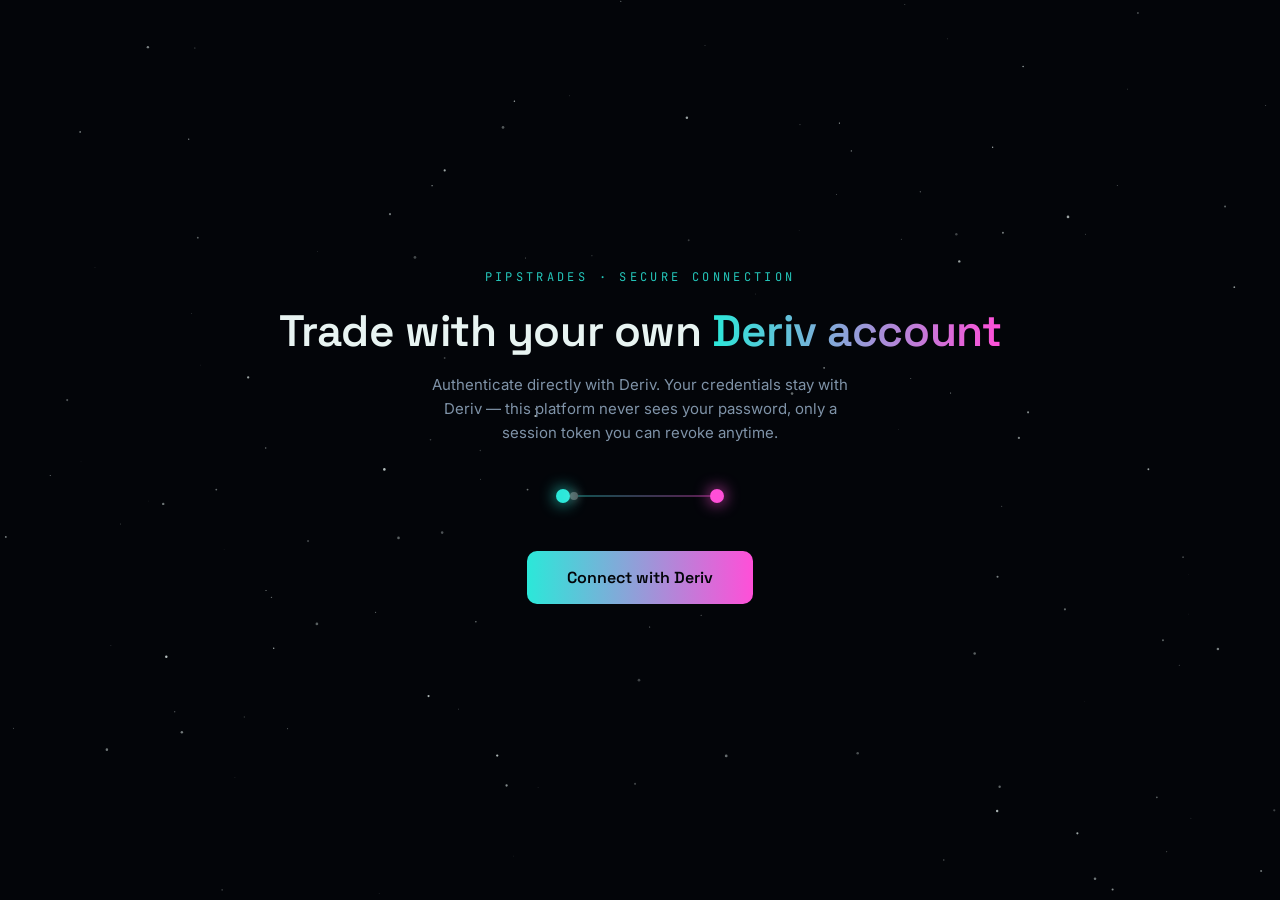
==== dashboard.html @ 02d7f3b8 "Redesign account as dropdown, remove redudant demo/real text" ====
<!DOCTYPE html>
<html lang="en">
<head>
<meta charset="UTF-8" />
<meta name="viewport" content="width=device-width, initial-scale=1.0" />
<title>pipstrades — Dashboard</title>
<style>
  :root {
    --void-deep: #030509;
    --panel: #0d1424;
    --panel-border: #1c2740;
    --cyan: #2be8d9;
    --magenta: #ff4fd8;
    --text: #e8f4f2;
    --text-dim: #7f93a8;
  }

  * { box-sizing: border-box; }

  html, body {
    margin: 0;
    min-height: 100%;
    background: var(--void-deep);
    font-family: 'Inter', -apple-system, sans-serif;
    color: var(--text);
  }

  header {
    display: flex;
    align-items: center;
    justify-content: space-between;
    padding: 20px 28px;
    border-bottom: 1px solid var(--panel-border);
  }

  .brand {
    font-family: 'Space Grotesk', sans-serif;
    font-weight: 600;
    font-size: 18px;
    letter-spacing: -0.01em;
  }

  .status-pill {
    display: flex;
    align-items: center;
    gap: 8px;
    font-family: 'JetBrains Mono', monospace;
    font-size: 12px;
    color: var(--text-dim);
  }

  .dot {
    width: 8px;
    height: 8px;
    border-radius: 50%;
    background: var(--cyan);
    box-shadow: 0 0 8px var(--cyan);
  }

  button#logout {
    background: transparent;
    border: 1px solid var(--panel-border);
    color: var(--text-dim);
    font-family: 'Inter', sans-serif;
    font-size: 13px;
    padding: 8px 16px;
    border-radius: 8px;
    cursor: pointer;
    margin-left: 16px;
  }

  button#logout:hover {
    border-color: var(--cyan);
    color: var(--text);
  }

  main {
    max-width: 900px;
    margin: 0 auto;
    padding: 40px 24px 80px;
  }

  h1 {
    font-family: 'Space Grotesk', sans-serif;
    font-size: clamp(22px, 4vw, 30px);
    font-weight: 600;
    margin: 0 0 6px;
  }

  p.lead {
    color: var(--text-dim);
    font-size: 14px;
    margin: 0 0 36px;
  }

  .bot-grid {
    display: grid;
    grid-template-columns: repeat(auto-fit, minmax(240px, 1fr));
    gap: 16px;
  }

  .bot-card {
    background: var(--panel);
    border: 1px solid var(--panel-border);
    border-radius: 14px;
    padding: 22px;
    position: relative;
    overflow: hidden;
    transition: border-color 0.15s ease, transform 0.15s ease;
  }

  .bot-card.available {
    cursor: pointer;
  }

  .bot-card.available:hover {
    border-color: var(--cyan);
    transform: translateY(-2px);
  }

  .bot-card.locked {
    opacity: 0.5;
  }

  .bot-name {
    font-family: 'Space Grotesk', sans-serif;
    font-weight: 600;
    font-size: 16px;
    margin: 0 0 6px;
  }

  .bot-desc {
    font-size: 13px;
    color: var(--text-dim);
    margin: 0 0 16px;
    line-height: 1.5;
  }

  .bot-tag {
    display: inline-block;
    font-family: 'JetBrains Mono', monospace;
    font-size: 10px;
    letter-spacing: 0.08em;
    text-transform: uppercase;
    padding: 4px 10px;
    border-radius: 100px;
  }

  .bot-tag.ready {
    background: rgba(43, 232, 217, 0.12);
    color: var(--cyan);
  }

  .bot-tag.soon {
    background: rgba(127, 147, 168, 0.12);
    color: var(--text-dim);
  }

  .session-note {
    margin-top: 48px;
    padding: 18px 20px;
    background: var(--panel);
    border: 1px solid var(--panel-border);
    border-radius: 12px;
    font-size: 13px;
    color: var(--text-dim);
    line-height: 1.6;
  }

  .session-note code {
    font-family: 'JetBrains Mono', monospace;
    color: var(--cyan);
    font-size: 12px;
  }

  .account-switcher {
    position: relative;
    margin-left: 16px;
  }

  .switcher-trigger {
    display: flex;
    align-items: center;
    gap: 8px;
    background: var(--panel);
    border: 1px solid var(--panel-border);
    border-radius: 100px;
    padding: 6px 14px 6px 6px;
    cursor: pointer;
    transition: border-color 0.15s ease;
  }

  .switcher-trigger:hover {
    border-color: var(--cyan);
  }

  .switcher-icon {
    width: 22px;
    height: 22px;
    border-radius: 50%;
    display: flex;
    align-items: center;
    justify-content: center;
    font-family: 'JetBrains Mono', monospace;
    font-size: 11px;
    font-weight: 700;
    color: var(--void-deep);
    background: var(--cyan);
  }

  .switcher-icon.real {
    background: var(--magenta);
  }

  .switcher-label {
    font-family: 'JetBrains Mono', monospace;
    font-size: 12px;
    color: var(--text);
  }

  .switcher-chevron {
    font-size: 10px;
    color: var(--text-dim);
  }

  .switcher-dropdown {
    display: none;
    position: absolute;
    top: calc(100% + 8px);
    right: 0;
    min-width: 200px;
    background: var(--panel);
    border: 1px solid var(--panel-border);
    border-radius: 12px;
    padding: 6px;
    z-index: 10;
    box-shadow: 0 8px 24px rgba(0,0,0,0.4);
  }

  .switcher-dropdown.open {
    display: block;
  }

  .switcher-option {
    display: flex;
    align-items: center;
    gap: 10px;
    padding: 10px 10px;
    border-radius: 8px;
    cursor: pointer;
    transition: background 0.12s ease;
  }

  .switcher-option:hover {
    background: var(--void-deep);
  }

  .switcher-option-icon {
    width: 22px;
    height: 22px;
    border-radius: 50%;
    display: flex;
    align-items: center;
    justify-content: center;
    font-family: 'JetBrains Mono', monospace;
    font-size: 11px;
    font-weight: 700;
    color: var(--void-deep);
    flex-shrink: 0;
  }

  .switcher-option-icon.demo { background: var(--cyan); }
  .switcher-option-icon.real { background: var(--magenta); }

  .switcher-option-text {
    flex: 1;
    display: flex;
    flex-direction: column;
    gap: 1px;
  }

  .switcher-option-name {
    font-family: 'JetBrains Mono', monospace;
    font-size: 12px;
    color: var(--text);
  }

  .switcher-option-sub {
    font-family: 'JetBrains Mono', monospace;
    font-size: 10px;
    color: var(--text-dim);
  }

  .switcher-check {
    color: var(--cyan);
    font-size: 13px;
  }
</style>
</head>
<body>

<header>
  <div style="display: flex; align-items: center;">
    <div class="brand">pipstrades</div>
    <a href="/portfolio.html" style="font-family: 'JetBrains Mono', monospace; font-size: 13px; color: var(--text-dim); text-decoration: none; margin-left: 20px;">Portfolio →</a>
  </div>
  <div style="display: flex; align-items: center;">
    <div class="status-pill">
      <span class="dot"></span>
      <span id="statusText">Checking session…</span>
    </div>
    <span id="balanceText" style="font-family: 'JetBrains Mono', monospace; font-size: 13px; color: var(--cyan); margin-left: 16px;"></span>
    <div class="account-switcher">
      <button class="switcher-trigger" id="switcherTrigger">
        <span class="switcher-icon" id="switcherIcon">D</span>
        <span class="switcher-label" id="switcherLabel">Demo Account</span>
        <span class="switcher-chevron">▾</span>
      </button>
      <div class="switcher-dropdown" id="switcherDropdown">
        <div class="switcher-option" id="demoOption">
          <span class="switcher-option-icon demo">D</span>
          <span class="switcher-option-text">
            <span class="switcher-option-name">Demo Account</span>
            <span class="switcher-option-sub">Practice · USD</span>
          </span>
          <span class="switcher-check" id="demoCheck">✓</span>
        </div>
        <div class="switcher-option" id="realOption">
          <span class="switcher-option-icon real">R</span>
          <span class="switcher-option-text">
            <span class="switcher-option-name">Real Account</span>
            <span class="switcher-option-sub">Live · USD</span>
          </span>
          <span class="switcher-check" id="realCheck" style="visibility: hidden;">✓</span>
        </div>
      </div>
    </div>
    <button id="logout">Log out</button>
  </div>
</header>

<main>
  <h1>Choose a bot</h1>
  <p class="lead">Each bot trades a different contract type. Pick one to configure and start a session.</p>

  <div class="bot-grid">
    <a href="/overunder.html" class="bot-card available" style="text-decoration:none; color:inherit; display:block;">
      <span class="bot-tag ready">Ready</span>
      <h3 class="bot-name" style="margin-top: 14px;">Over/Under</h3>
      <p class="bot-desc">Digit frequency analysis with martingale staking and session stop-loss/take-profit.</p>
    </a>

    <a href="/evenodd.html" class="bot-card available" style="text-decoration:none; color:inherit; display:block;">
      <span class="bot-tag ready">Ready</span>
      <h3 class="bot-name" style="margin-top: 14px;">Even/Odd</h3>
      <p class="bot-desc">Four-digit pattern entry logic with martingale staking and session limits.</p>
    </a>

    <div class="bot-card locked">
      <span class="bot-tag soon">Coming soon</span>
      <h3 class="bot-name" style="margin-top: 14px;">Digit Matches</h3>
      <p class="bot-desc">Signal-based entries for Volatility 10 (1s) Index.</p>
    </div>
  </div>

  <div class="session-note">
    Over/Under and Even/Odd are live — click a card to start a session. Digit Matches
    is still being migrated onto the shared trading connection.
  </div>
</main>

<link rel="preconnect" href="https://fonts.googleapis.com">
<link href="https://fonts.googleapis.com/css2?family=Space+Grotesk:wght@500;600;700&family=Inter:wght@400;500&family=JetBrains+Mono:wght@400;500&display=swap" rel="stylesheet">

<script type="module">
  import { isAuthenticated, clearToken, getToken } from '/src/core/auth/tokenManager.js';
  import { connect, send, disconnect } from '/src/core/connection/wsClient.js';
  import { on } from '/src/core/state/eventBus.js';
  import { getAccountType, setAccountType } from '/src/core/state/accountPreference.js';

  const statusText = document.getElementById('statusText');
  const balanceText = document.getElementById('balanceText');
  const logoutBtn = document.getElementById('logout');

  const switcherTrigger = document.getElementById('switcherTrigger');
  const switcherDropdown = document.getElementById('switcherDropdown');
  const switcherIcon = document.getElementById('switcherIcon');
  const switcherLabel = document.getElementById('switcherLabel');
  const demoOption = document.getElementById('demoOption');
  const realOption = document.getElementById('realOption');
  const demoCheck = document.getElementById('demoCheck');
  const realCheck = document.getElementById('realCheck');

  if (!isAuthenticated()) {
    // No valid session — bounce back to login.
    window.location.href = '/';
  } else {
    statusText.textContent = 'Connected to Deriv';
    refreshSwitcherUI();
    startTradingConnection();
  }

  async function startTradingConnection() {
    try {
      const token = getToken();
      await connect(token, getAccountType());
      statusText.textContent = 'Connected · Live';
      send({ balance: 1, subscribe: 1 });
    } catch (err) {
      console.error('Trading connection failed:', err);
      statusText.textContent = 'Connected to Deriv (trading link failed)';
    }
  }

  function refreshSwitcherUI() {
    const current = getAccountType();
    const isReal = current === 'real';
    switcherIcon.textContent = isReal ? 'R' : 'D';
    switcherIcon.classList.toggle('real', isReal);
    switcherLabel.textContent = isReal ? 'Real Account' : 'Demo Account';
    demoCheck.style.visibility = isReal ? 'hidden' : 'visible';
    realCheck.style.visibility = isReal ? 'visible' : 'hidden';
  }

  switcherTrigger.addEventListener('click', () => {
    switcherDropdown.classList.toggle('open');
  });

  document.addEventListener('click', (e) => {
    if (!e.target.closest('.account-switcher')) {
      switcherDropdown.classList.remove('open');
    }
  });

  function switchAccount(type) {
    if (getAccountType() === type) {
      switcherDropdown.classList.remove('open');
      return;
    }
    if (type === 'real') {
      const confirmed = window.confirm(
        'Switch to your REAL account?\n\n' +
        'Bots will place trades using real money. Make sure your stake, ' +
        'stop-loss, and take-profit settings are exactly what you want ' +
        'before starting any bot on Real.'
      );
      if (!confirmed) return;
    }
    setAccountType(type);
    refreshSwitcherUI();
    switcherDropdown.classList.remove('open');
    disconnect();
    balanceText.textContent = '';
    startTradingConnection();
  }

  demoOption.addEventListener('click', () => switchAccount('demo'));
  realOption.addEventListener('click', () => switchAccount('real'));

  on('balance', (balance) => {
    balanceText.textContent = `${balance.balance} ${balance.currency}`;
  });

  on('connection:error', (err) => {
    console.error('WebSocket error:', err);
  });

  logoutBtn.addEventListener('click', () => {
    disconnect();
    clearToken();
    window.location.href = '/';
  });
</script>

</body>
</html>
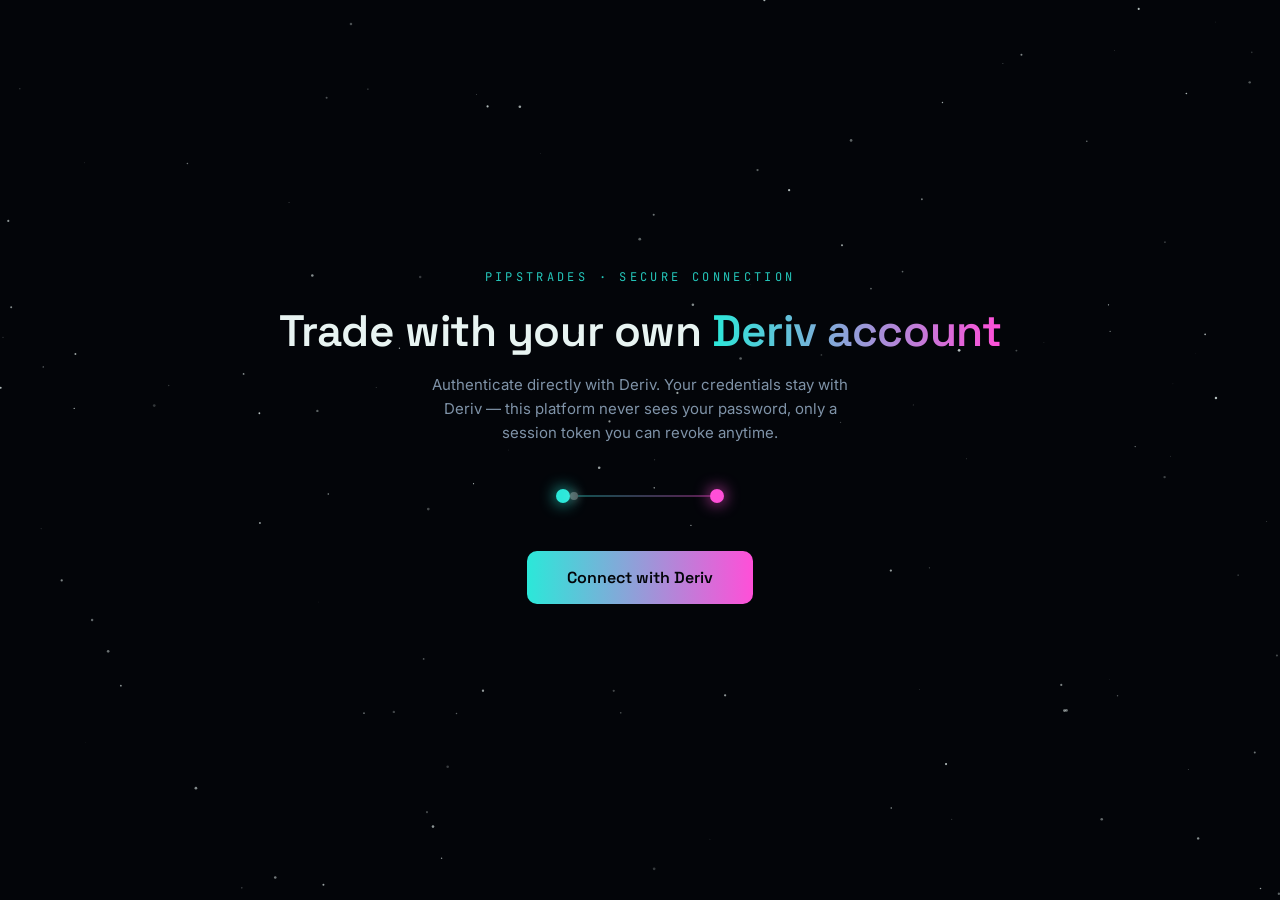
==== commit e374787c: "Add Rise/Fall bot" ====
--- a/dashboard.html
+++ b/dashboard.html
@@ -356,11 +356,11 @@
       <p class="bot-desc">Four-digit pattern entry logic with martingale staking and session limits.</p>
     </a>
 
-    <div class="bot-card locked">
-      <span class="bot-tag soon">Coming soon</span>
-      <h3 class="bot-name" style="margin-top: 14px;">Digit Matches</h3>
-      <p class="bot-desc">Signal-based entries for Volatility 10 (1s) Index.</p>
-    </div>
+    <a href="/risefall.html" class="bot-card available" style="text-decoration:none; color:inherit; display:block;">
+      <span class="bot-tag ready">Ready</span>
+      <h3 class="bot-name" style="margin-top: 14px;">Rise/Fall</h3>
+      <p class="bot-desc">Four strategy modes: EMA crossover, Bollinger reversion, streak exhaustion, RSI extremes.</p>
+    </a>
   </div>
 
   <div class="session-note">
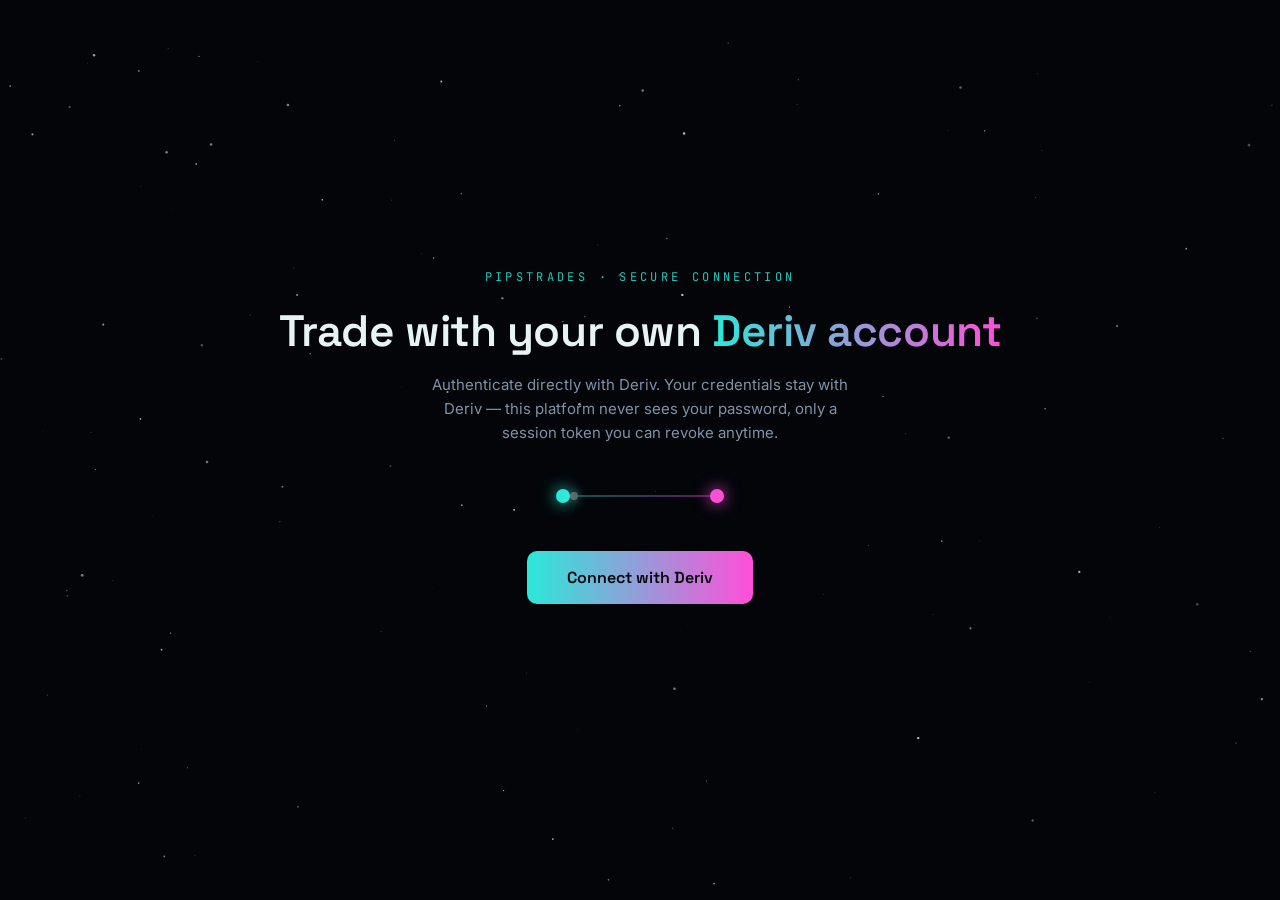
==== commit 85a83d6b: "Add Touch/No touch bot" ====
--- a/dashboard.html
+++ b/dashboard.html
@@ -361,6 +361,11 @@
       <h3 class="bot-name" style="margin-top: 14px;">Rise/Fall</h3>
       <p class="bot-desc">Four strategy modes: EMA crossover, Bollinger reversion, streak exhaustion, RSI extremes.</p>
     </a>
+    <a href="/touchnotouch.html" class="bot-card available" style="text-decoration:none; color:inherit; display:block;">
+      <span class="bot-tag ready">Ready</span>
+      <h3 class="bot-name" style="margin-top: 14px;">Touch/No Touch</h3>
+      <p class="bot-desc">ADX regime detection + volatility-calibrated barrier. Auto Regime Switch, No-Touch only, or One-Touch only.</p>
+    </a>
   </div>
 
   <div class="session-note">
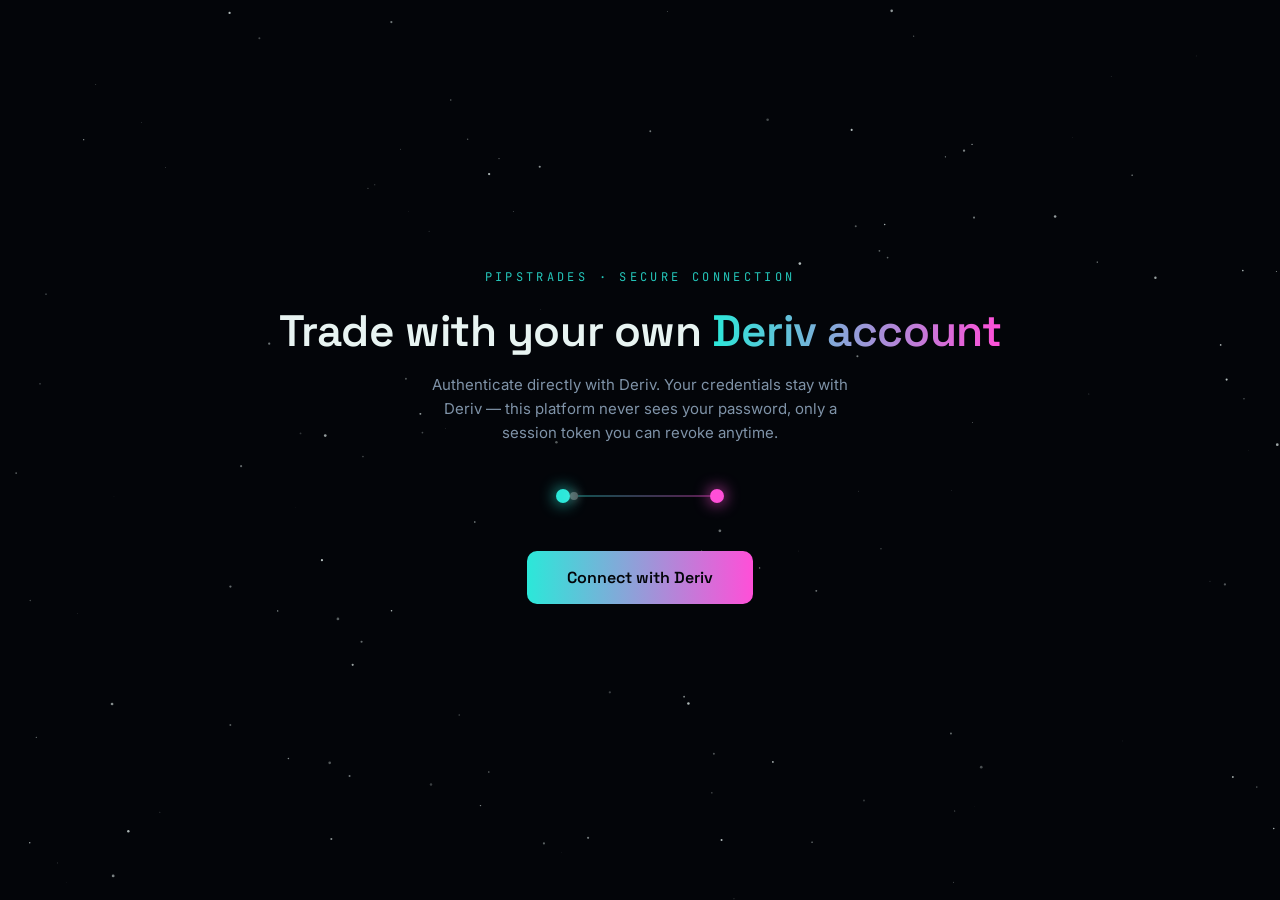
==== commit b82e4cfa: "Add Touch/No Touch bot" ====
--- a/dashboard.html
+++ b/dashboard.html
@@ -366,6 +366,11 @@
       <h3 class="bot-name" style="margin-top: 14px;">Touch/No Touch</h3>
       <p class="bot-desc">ADX regime detection + volatility-calibrated barrier. Auto Regime Switch, No-Touch only, or One-Touch only.</p>
     </a>
+    <a href="/touchnotouch.html" class="bot-card available" style="text-decoration:none; color:inherit; display:block;">
+      <span class="bot-tag ready">Ready</span>
+      <h3 class="bot-name" style="margin-top: 14px;">Touch/No Touch</h3>
+      <p class="bot-desc">ADX regime detection + volatility-calibrated barrier. Auto Regime Switch, No-Touch only, or One-Touch only.</p>
+    </a>
   </div>
 
   <div class="session-note">
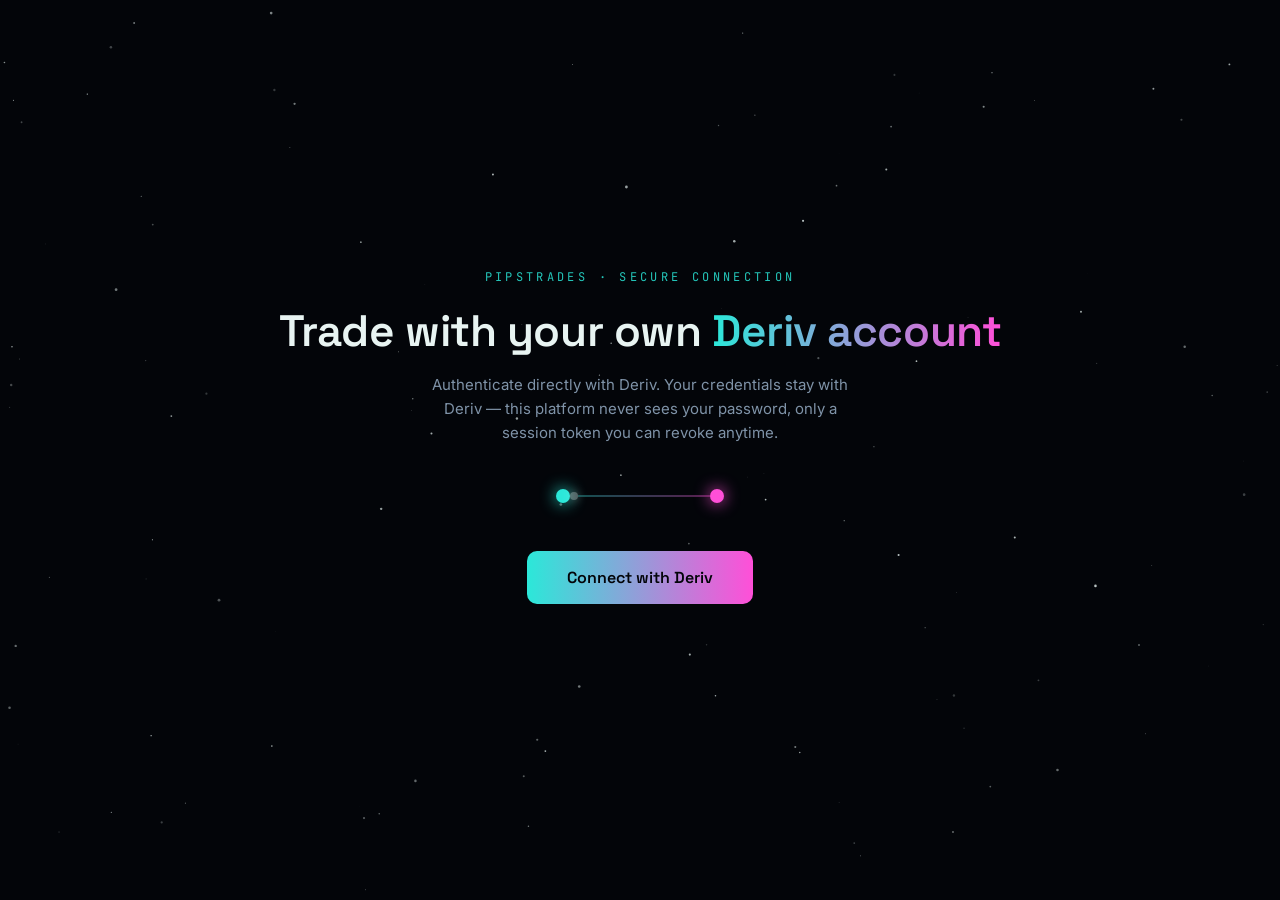
==== commit 53d5a025: "Remove duplicate Touch/No Touch card" ====
--- a/dashboard.html
+++ b/dashboard.html
@@ -366,11 +366,6 @@
       <h3 class="bot-name" style="margin-top: 14px;">Touch/No Touch</h3>
       <p class="bot-desc">ADX regime detection + volatility-calibrated barrier. Auto Regime Switch, No-Touch only, or One-Touch only.</p>
     </a>
-    <a href="/touchnotouch.html" class="bot-card available" style="text-decoration:none; color:inherit; display:block;">
-      <span class="bot-tag ready">Ready</span>
-      <h3 class="bot-name" style="margin-top: 14px;">Touch/No Touch</h3>
-      <p class="bot-desc">ADX regime detection + volatility-calibrated barrier. Auto Regime Switch, No-Touch only, or One-Touch only.</p>
-    </a>
   </div>
 
   <div class="session-note">
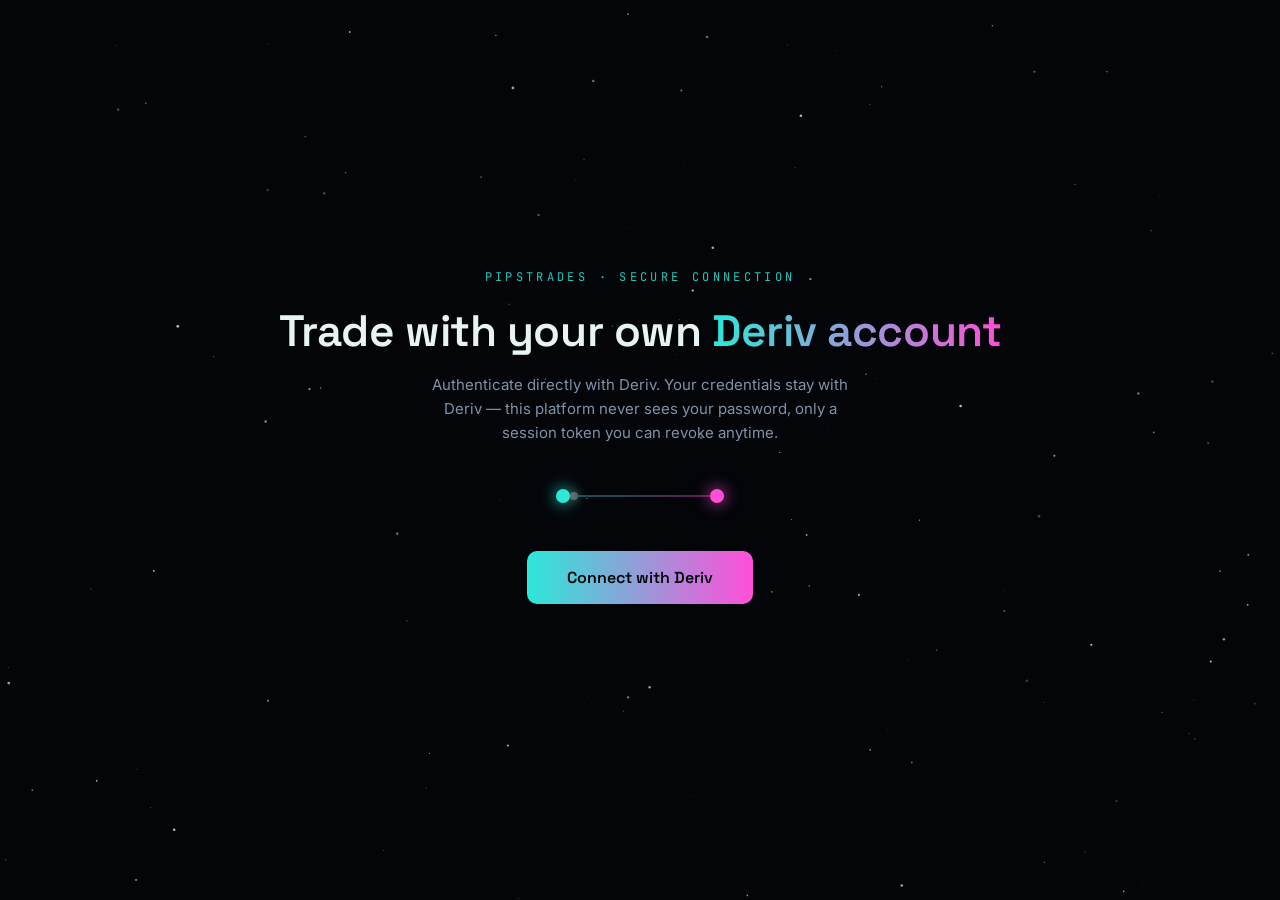
==== commit 52e53ef9: "Add Higher/Lower bot" ====
--- a/dashboard.html
+++ b/dashboard.html
@@ -366,6 +366,11 @@
       <h3 class="bot-name" style="margin-top: 14px;">Touch/No Touch</h3>
       <p class="bot-desc">ADX regime detection + volatility-calibrated barrier. Auto Regime Switch, No-Touch only, or One-Touch only.</p>
     </a>
+    <a href="/higherlower.html" class="bot-card available" style="text-decoration:none; color:inherit; display:block;">
+      <span class="bot-tag ready">Ready</span>
+      <h3 class="bot-name" style="margin-top: 14px;">Higher/Lower</h3>
+      <p class="bot-desc">Buys a Higher and a Lower contract each round with independent stakes, tick-confirmed entries and martingale.</p>
+    </a>
   </div>
 
   <div class="session-note">
